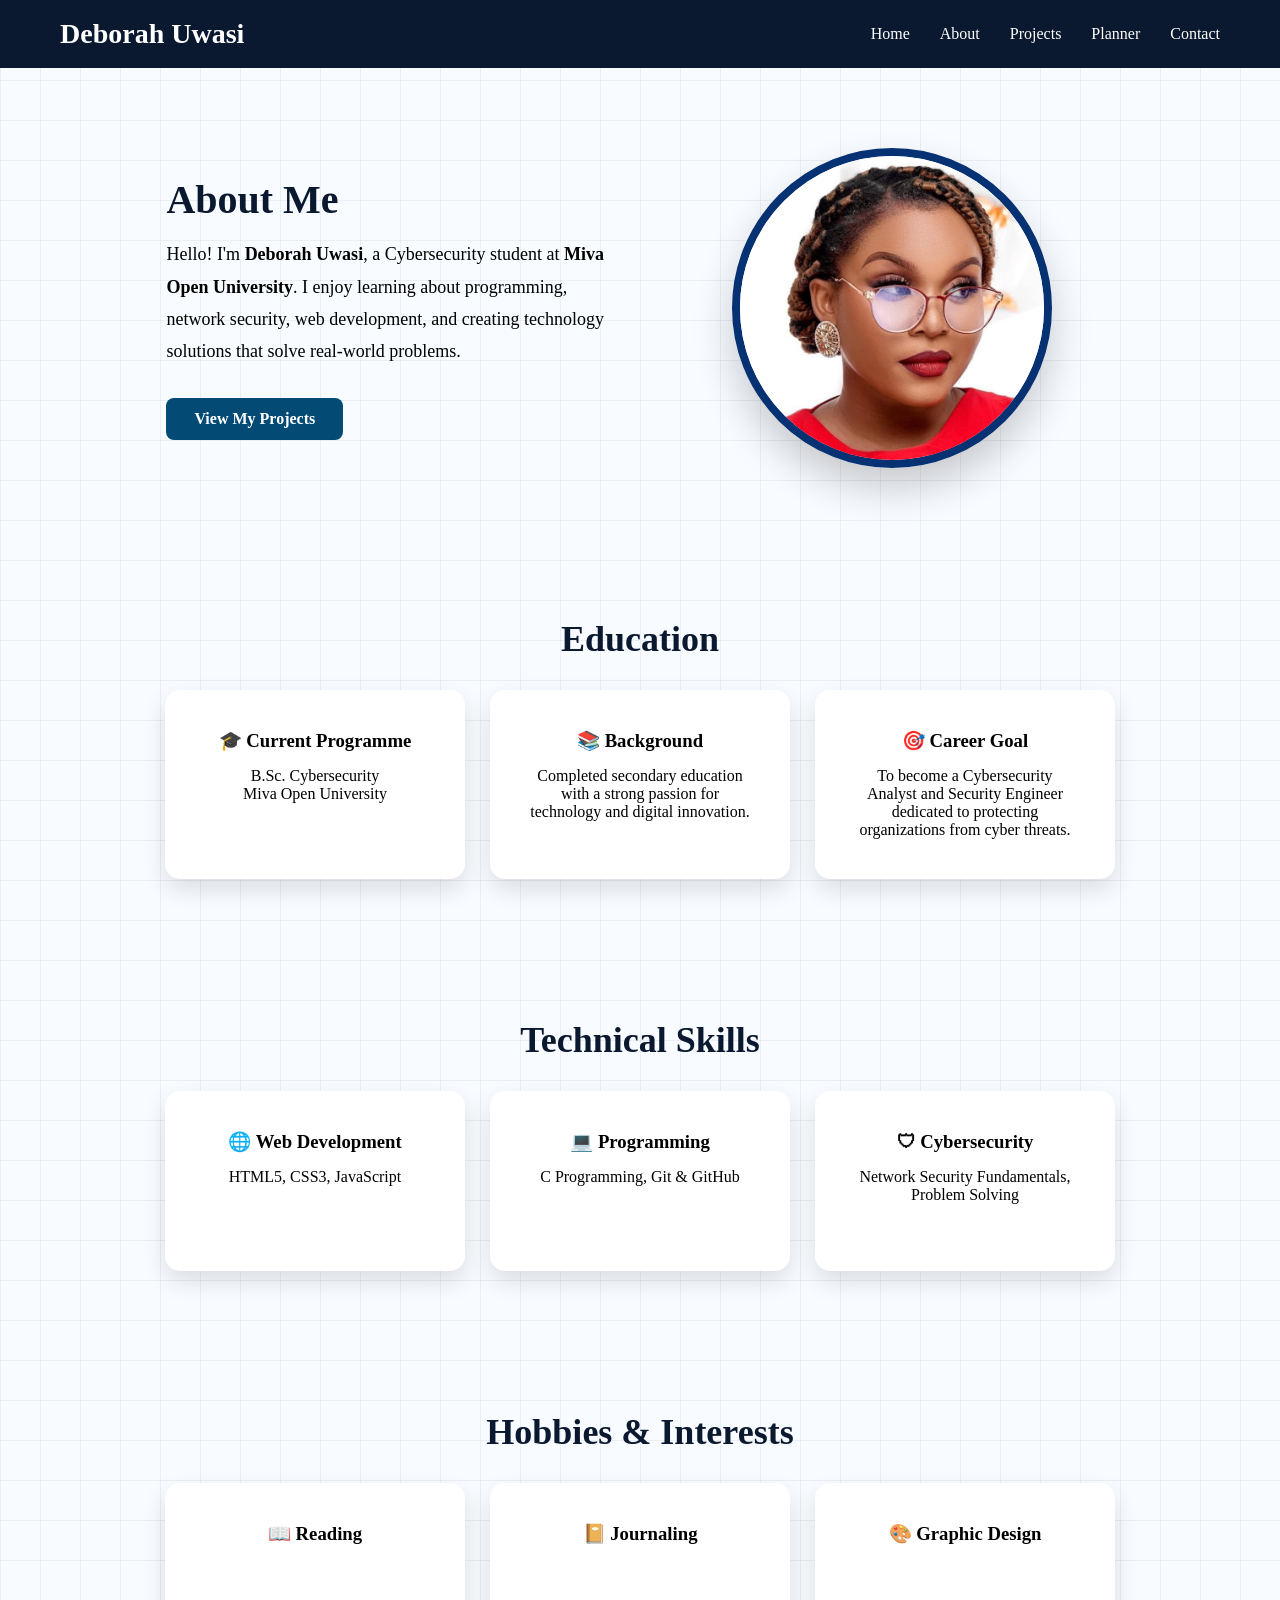
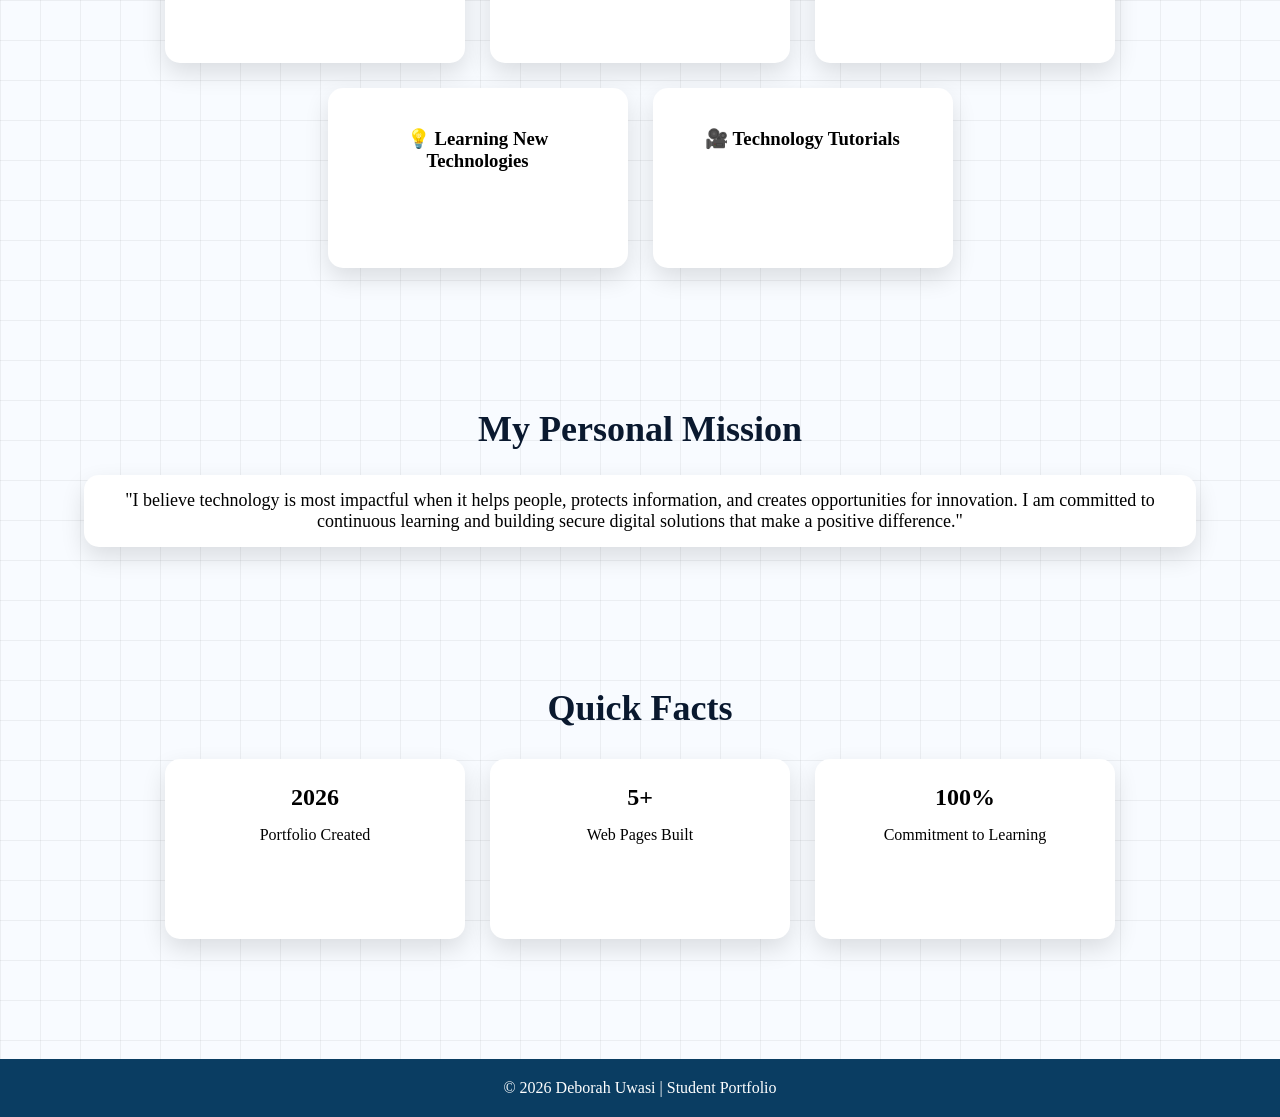
==== about.html @ 93f2918e "Add files via upload" ====
<!DOCTYPE html>
<html lang="en">
<head>
    <meta charset="UTF-8">
    <meta name="viewport" content="width=device-width, initial-scale=1.0">
    <title>About Me</title>
    <link rel="preconnect" href="https://fonts.googleapis.com">
<link rel="preconnect" href="https://fonts.gstatic.com" crossorigin>

<link href="https://fonts.googleapis.com/css2?family=Poppins:wght@300;400;500;600;700&display=swap" rel="stylesheet">
    <link rel="stylesheet" href="css/style.css">
</head>
<body>

<nav>

<div class="logo">Deborah Uwasi</div>

<ul>

<li><a href="index.html">Home</a></li>

<li><a href="about.html">About</a></li>

<li><a href="projects.html">Projects</a></li>

<li><a href="planner.html">Planner</a></li>

<li><a href="contact.html">Contact</a></li>

</ul>

</nav>

<section class="hero">

<div class="hero-text">

<h1>About Me</h1>

<p>

Hello! I'm <strong>Deborah Uwasi</strong>, a Cybersecurity student at
<strong>Miva Open University</strong>. I enjoy learning about programming,
network security, web development, and creating technology solutions that solve
real-world problems.

</p>

<a href="projects.html" class="btn">View My Projects</a>

</div>

<div class="hero-image">

<img src="images/profile.jpeg" alt="Deborah Uwasi" class="profile">

</div>

</section>

<section>

<h2>Education</h2>

<div class="cards">

<div class="card">

<h3>🎓 Current Programme</h3>

<p>

B.Sc. Cybersecurity

<br>

Miva Open University

</p>

</div>

<div class="card">

<h3>📚 Background</h3>

<p>

Completed secondary education with a strong passion for technology and digital innovation.

</p>

</div>

<div class="card">

<h3>🎯 Career Goal</h3>

<p>

To become a Cybersecurity Analyst and Security Engineer dedicated to protecting organizations from cyber threats.

</p>

</div>

</div>

</section>

<section>

<h2>Technical Skills</h2>

<div class="cards">

<div class="card">

<h3>🌐 Web Development</h3>

<p>HTML5, CSS3, JavaScript</p>

</div>

<div class="card">

<h3>💻 Programming</h3>

<p>C Programming, Git & GitHub</p>

</div>

<div class="card">

<h3>🛡 Cybersecurity</h3>

<p>Network Security Fundamentals, Problem Solving</p>

</div>

</div>

</section>

<section>

<h2>Hobbies & Interests</h2>

<div class="cards">

<div class="card">

<h3>📖 Reading</h3>

</div>

<div class="card">

<h3>📔 Journaling</h3>

</div>

<div class="card">

<h3>🎨 Graphic Design</h3>

</div>

<div class="card">

<h3>💡 Learning New Technologies</h3>

</div>

<div class="card">

<h3>🎥 Technology Tutorials</h3>

</div>

</div>

</section>

<section>

<h2>My Personal Mission</h2>

<div class="card">

<p style="font-size:18px; text-align:center;">

"I believe technology is most impactful when it helps people, protects information, and creates opportunities for innovation. I am committed to continuous learning and building secure digital solutions that make a positive difference."

</p>

</div>

</section>
<section>

<h2>Quick Facts</h2>

<div class="cards">

<div class="card">

<h1>2026</h1>

<p>Portfolio Created</p>

</div>

<div class="card">

<h1>5+</h1>

<p>Web Pages Built</p>

</div>

<div class="card">

<h1>100%</h1>

<p>Commitment to Learning</p>

</div>

</div>

</section>
<footer>

<p>© 2026 Deborah Uwasi | Student Portfolio</p>

</footer>

</body>
---- css/style.css ----
/* ===== RESET ===== */
* {
    margin: 0;
    padding: 0;
    box-sizing: border-box;
}

body{

background-color:#f8fbff;

background-image:

linear-gradient(rgba(0,0,0,.05) 1px, transparent 1px),

linear-gradient(90deg, rgba(0,0,0,.05) 1px, transparent 1px);

background-size:40px 40px;

}

/* ===== NAVIGATION ===== */
nav{
    background:#0A192F;
    display:flex;
    justify-content:space-between;
    align-items:center;
    padding:18px 60px;
    position:sticky;
    top:0;
    z-index:1000;
}

.logo{
    color:white;
    font-size:28px;
    font-weight:700;
}

nav ul{
    list-style:none;
    display:flex;
    gap:30px;
}

nav ul li a{
    text-decoration:none;
    color:white;
    font-weight:500;
    transition:.3s;
}

nav ul li a:hover{
    color:#00C897;
}

/* ===== HERO ===== */
.hero{

display:flex;

align-items:center;

justify-content:space-between;

gap:60px;

padding:80px 8%;

flex-wrap:wrap;

}

.hero-text{
    flex:1;
    text-align:left;
}

.hero-text h1{

font-size:40px;

margin-bottom:15px;

color:#0A192F;

}

.hero-text h2{

font-size:30px;

color:#053877;

margin-bottom:15px;

}

.hero-text p{

font-size:18px;

margin-bottom:30px;

line-height:1.8;

}

.hero-image{

flex:1;

display:flex;

justify-content:center;

}


.profile{

width:320px;

height:320px;

object-fit:cover;

border-radius:50%;

border:8px solid #063273;

box-shadow:0 20px 40px rgba(0,0,0,.2);

}


.btn{
    display:inline-block;
    background:#034b75;
    color:white;
    padding:12px 28px;
    border-radius:8px;
    text-decoration:none;
    font-weight:600;
    transition:0.3s;
}

.btn:hover{
    background:#038b7d;
    transform:translateY(-3px);
}

/* ===== SECTIONS ===== */
section{
    width:90%;
    max-width:1200px;
    margin:auto;
    padding:70px 20px;
}

section h2{
    text-align:center;
    color:#0A192F;
    margin-bottom:25px;
    font-size:36px;
}

.cards {
    display: flex;
    justify-content: center;
    gap: 30px;
    flex-wrap: wrap;
    margin-top: 30px;
}


.card{
    background:white;
    border-radius:15px;
    overflow:hidden;
    box-shadow:0 10px 25px rgba(0,0,0,.12);
   transition:.4s ease;
}

.card:hover{

transform:translateY(-10px);

box-shadow:0 20px 35px rgba(0,0,0,.15);

}

.card img{
    width:100%;
    height:220px;
    object-fit:cover;
}
.card h3,
.card p,
.card .btn {
    margin: 15px;
}

/* ===== TABLE ===== */
table {
    width: 100%;
    border-collapse: collapse;
    margin-top: 20px;
}

table, th, td {
    border: 1px solid #ccc;
}

th {
    background: #0A3D62;
    color: white;
}

th, td {
    padding: 12px;
    text-align: center;
}

/* ===== FORM ===== */
form {
    max-width: 600px;
    margin: auto;
}

input,
textarea {
    width: 100%;
    padding: 12px;
    margin-bottom: 15px;
}

button {
    background: #0A3D62;
    color: white;
    border: none;
    padding: 12px 25px;
    cursor: pointer;
    border-radius: 6px;
}

button:hover {
    background: #145A86;
}

/* ===== FOOTER ===== */
footer {
    background: #0A3D62;
    color: white;
    text-align: center;
    padding: 20px;
    margin-top: 50px;
}

/* ===== RESPONSIVE ===== */
@media(max-width:768px){

nav{
    flex-direction:column;
}

nav ul{
    flex-direction:column;
    margin-top:20px;
}

nav ul li{
    margin:10px 0;
}

.cards{
    flex-direction:column;
    align-items:center;
}

.hero h1{
    font-size:34px;
}


.profile{

animation:float 4s ease-in-out infinite;

}

@keyframes float{

0%{

transform:translateY(0px);

}

50%{

transform:translateY(-10px);

}

100%{

transform:translateY(0px);

}

}

}
#taskList{
    max-width:600px;
    margin:20px auto;
    padding:0;
}

#taskList li{
    list-style:none;
    background:white;
    margin:10px 0;
    padding:15px;
    border-radius:8px;
    display:flex;
    justify-content:space-between;
    align-items:center;
    box-shadow:0 0 5px rgba(0,0,0,0.1);
}

#taskList button{
    padding:8px 15px;
}
.video-container{
    display:flex;
    justify-content:center;
    align-items:center;
    margin-top:30px;
}

.video-container video{
    width:70%;
    max-width:700px;
    border-radius:12px;
    box-shadow:0 5px 15px rgba(0,0,0,.2);
}
.typing{
    color:#00C897;
    font-size:32px;
    font-weight:700;
    margin:20px 0;
    min-height:80px;
    line-height:1.4;
}

section{

animation:fadeUp .8s ease;

}
@keyframes fadeUp{

from{

opacity:0;

transform:translateY(30px);

}

to{

opacity:1;

transform:translateY(0);

}

}
.cards{

display:flex;

justify-content:center;

gap:25px;

flex-wrap:wrap;

margin-top:30px;

}

.cards .card{

width:300px;

min-height:180px;

padding:25px;

text-align:center;

}
@media (max-width:768px){

nav{

flex-direction:column;

padding:20px;

}


.typing{
    font-size:24px;
    min-height:70px;
}
nav ul{

flex-direction:column;

gap:15px;

margin-top:20px;

}

.hero{

flex-direction:column-reverse;

text-align:center;

}

.hero-text{

text-align:center;

}

.profile{

width:220px;

height:220px;

}

.cards{

flex-direction:column;

align-items:center;

}

.card{

width:90%;

}

table{

display:block;

overflow-x:auto;

}

}
.hero-text{
    text-align:left;
}

.typing{
    display:block;
    text-align:left;
}
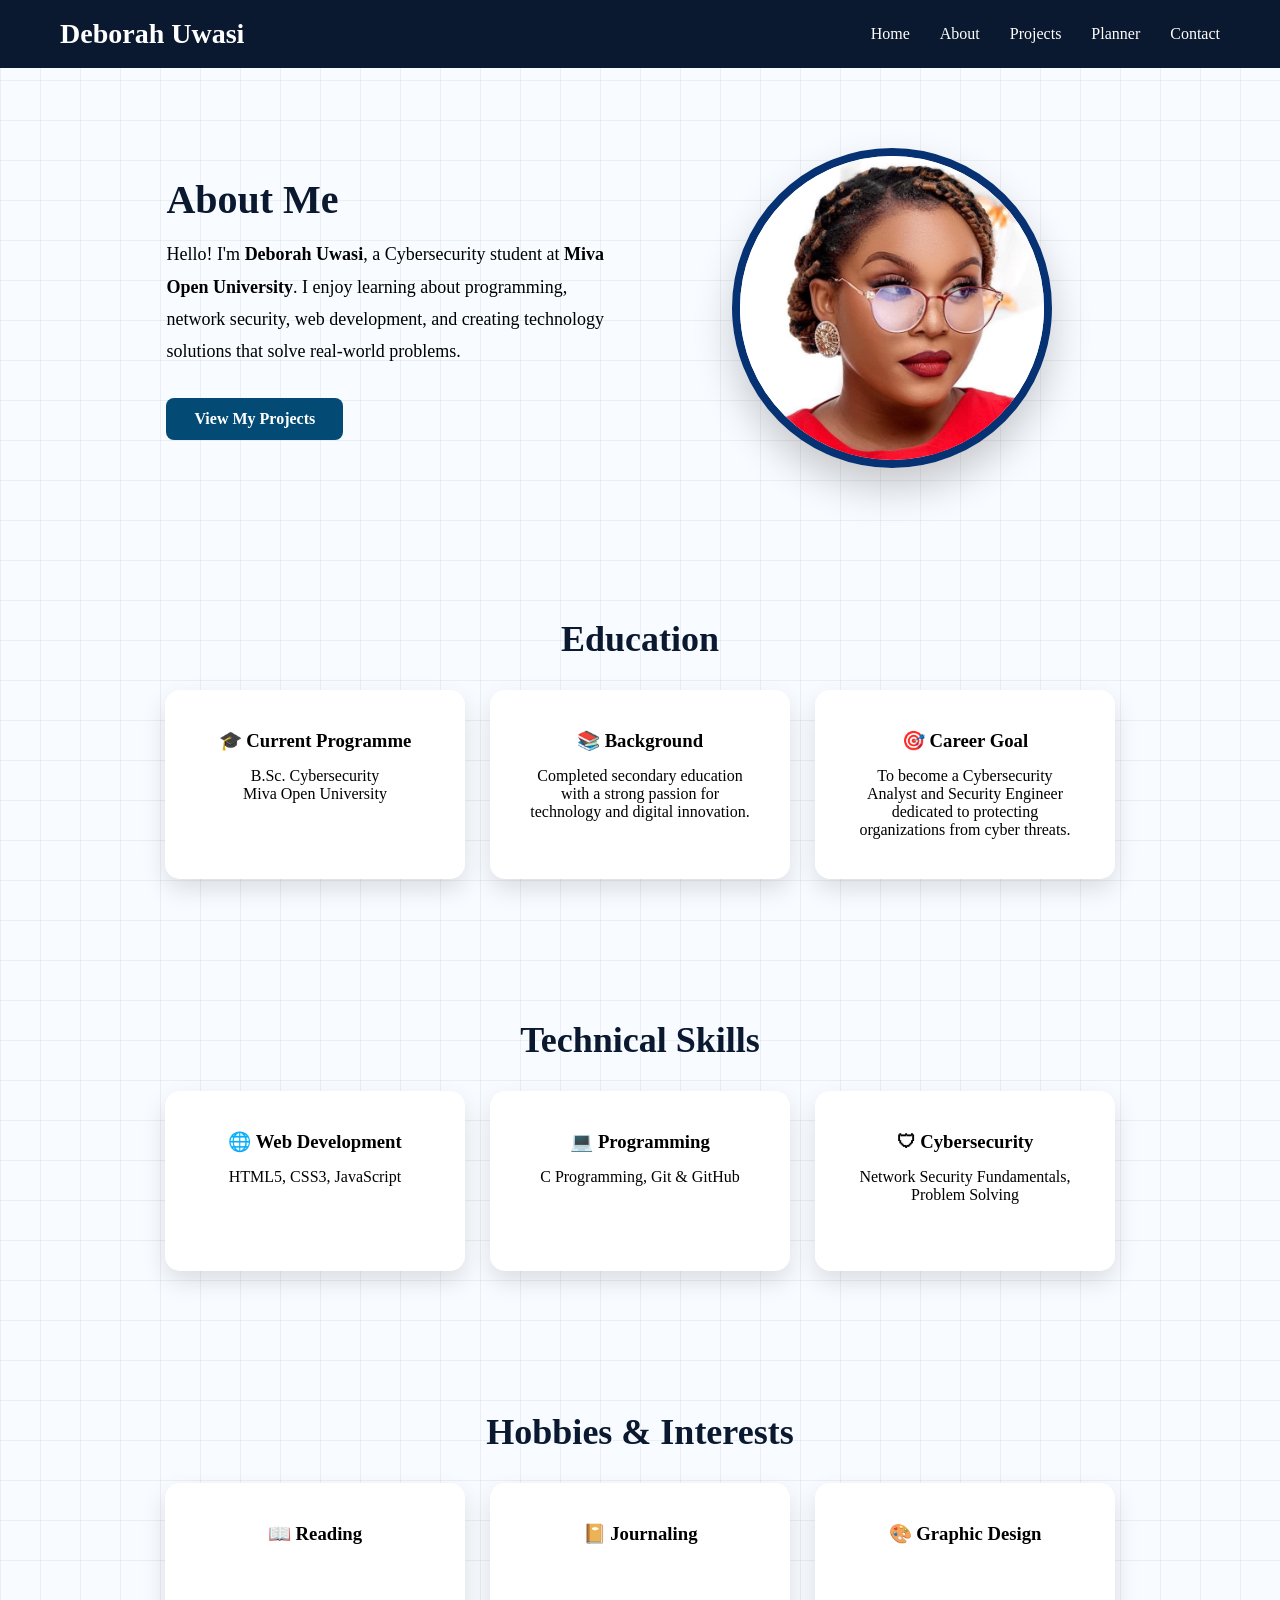
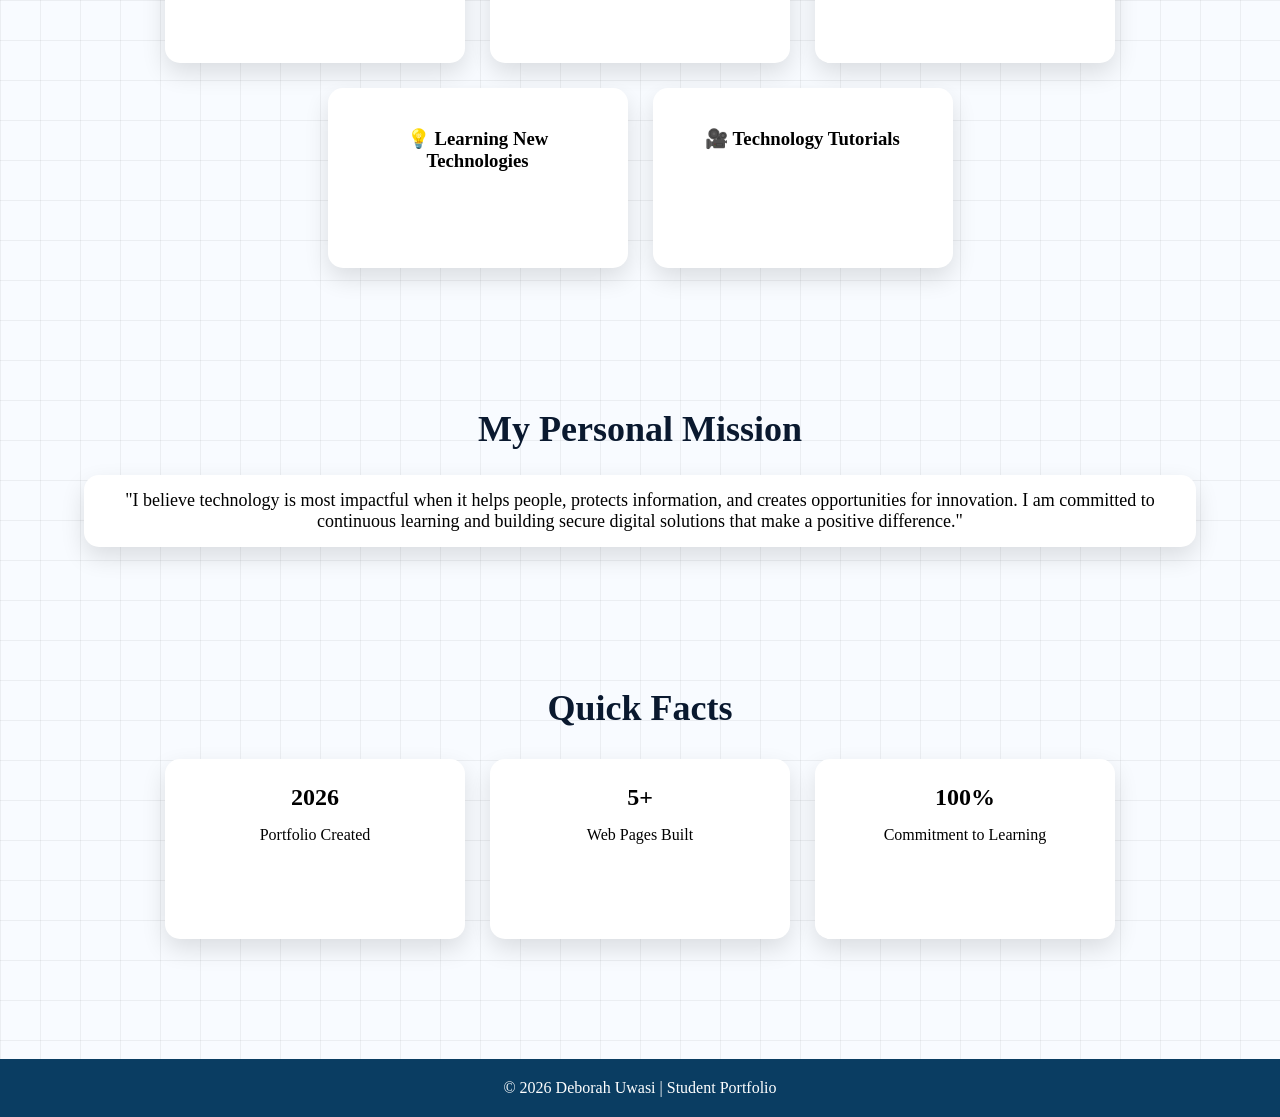
==== commit 6699685e: "Add files via upload" ====
--- a/about.html
+++ b/about.html
@@ -9,6 +9,7 @@
 
 <link href="https://fonts.googleapis.com/css2?family=Poppins:wght@300;400;500;600;700&display=swap" rel="stylesheet">
     <link rel="stylesheet" href="css/style.css">
+    <link rel="icon" href="images/profile.jpeg">
 </head>
 <body>
 
@@ -16,7 +17,11 @@
 
 <div class="logo">Deborah Uwasi</div>
 
-<ul>
+<div class="menu-toggle" id="menu-toggle">
+☰
+</div>
+
+<ul id="nav-links">
 
 <li><a href="index.html">Home</a></li>
 
@@ -237,4 +242,15 @@
 
 </footer>
 
+<script>
+
+const menuToggle = document.getElementById("menu-toggle");
+const navLinks = document.getElementById("nav-links");
+
+menuToggle.addEventListener("click", () => {
+    navLinks.classList.toggle("active");
+});
+
+</script>
+
 </body>
--- a/css/style.css
+++ b/css/style.css
@@ -481,4 +481,79 @@
 .typing{
     display:block;
     text-align:left;
+}
+/* ===========================
+   MOBILE NAVIGATION
+=========================== */
+
+.menu-toggle{
+    display:none;
+    font-size:32px;
+    cursor:pointer;
+    color:white;
+}
+
+@media (max-width:768px){
+
+nav{
+    display:flex;
+    justify-content:space-between;
+    align-items:center;
+    padding:20px;
+    position:relative;
+}
+
+.menu-toggle{
+    display:block;
+}
+
+nav ul{
+    display:none;
+    flex-direction:column;
+    position:absolute;
+    top:80px;
+    left:0;
+    width:100%;
+    background:#0f172a;
+    padding:20px 0;
+    text-align:center;
+}
+
+nav ul.active{
+    display:flex;
+}
+
+nav ul li{
+    margin:15px 0;
+}
+}
+section{
+
+opacity:0;
+transform:translateY(40px);
+animation:fadeUp 1s ease forwards;
+
+}
+
+section:nth-child(2){animation-delay:.2s;}
+section:nth-child(3){animation-delay:.4s;}
+section:nth-child(4){animation-delay:.6s;}
+section:nth-child(5){animation-delay:.8s;}
+
+@keyframes fadeUp{
+
+from{
+
+opacity:0;
+transform:translateY(40px);
+
+}
+
+to{
+
+opacity:1;
+transform:translateY(0);
+
+}
+
 }
